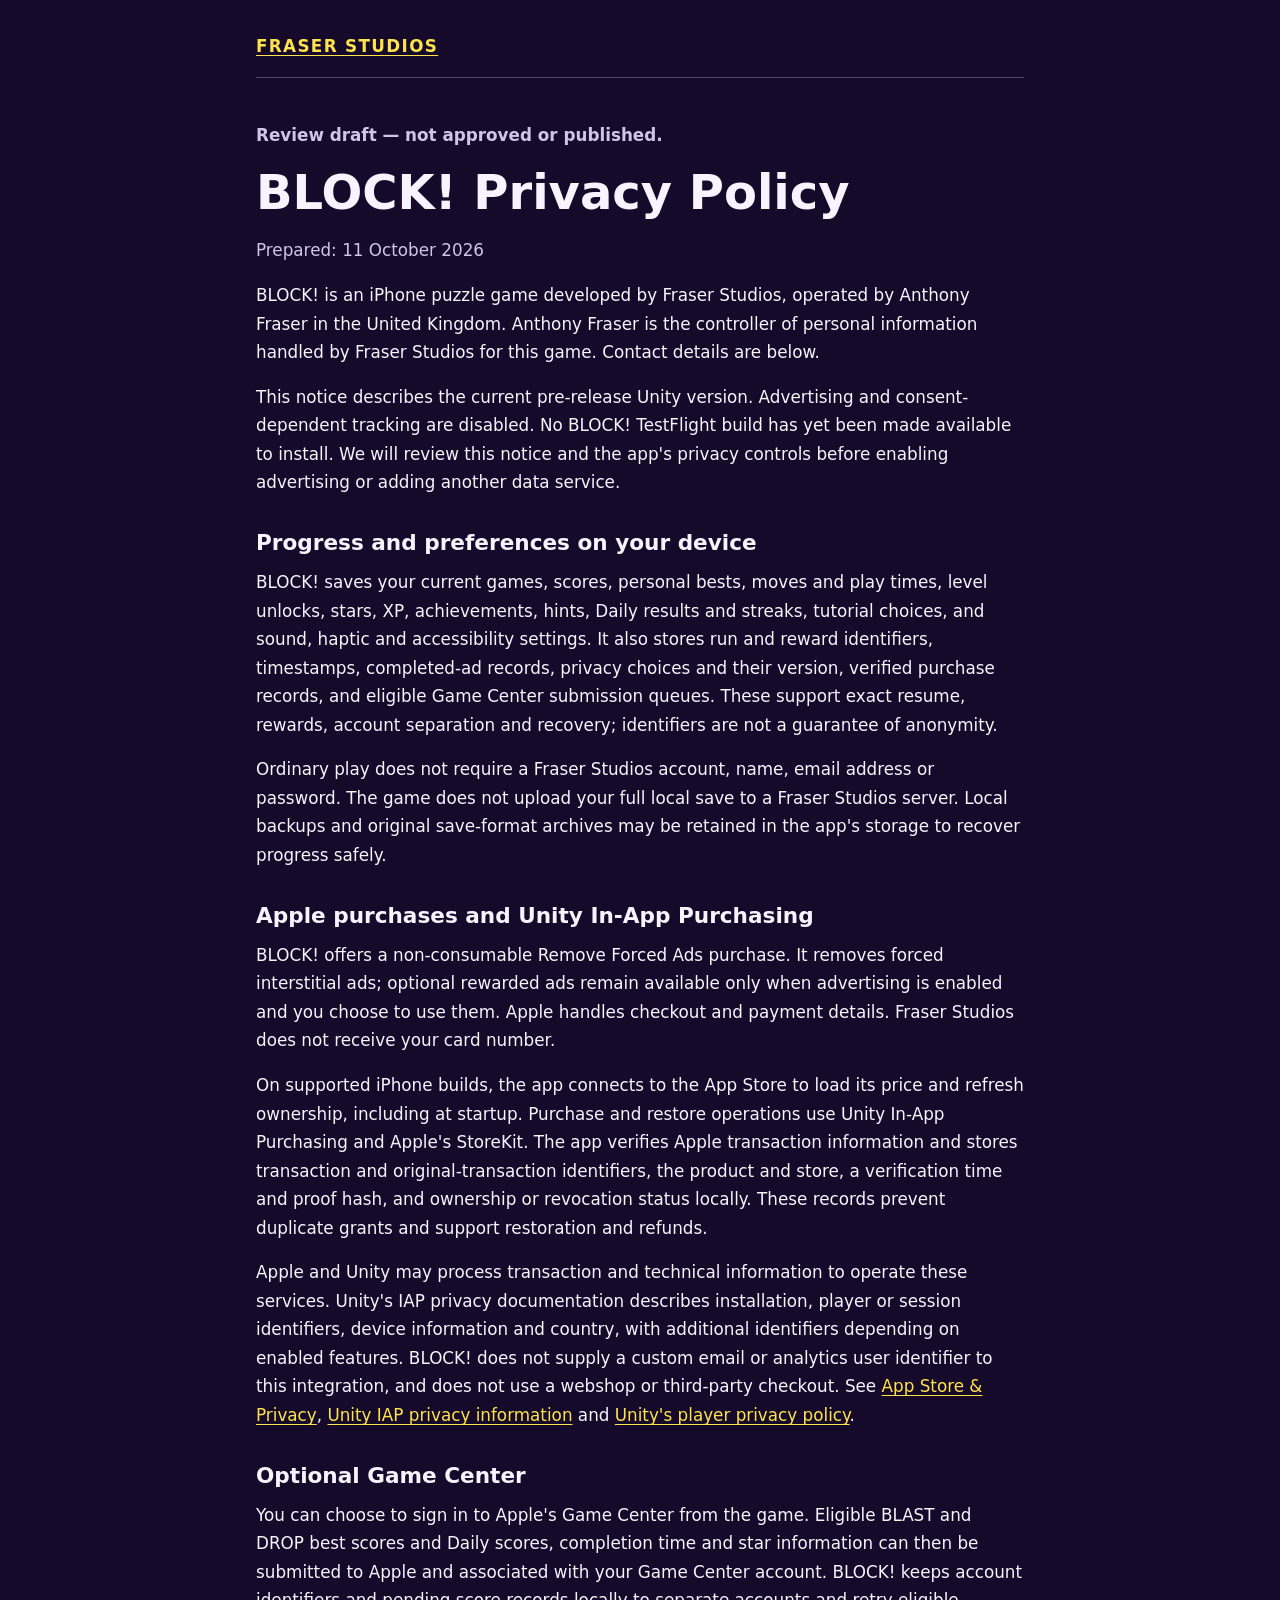
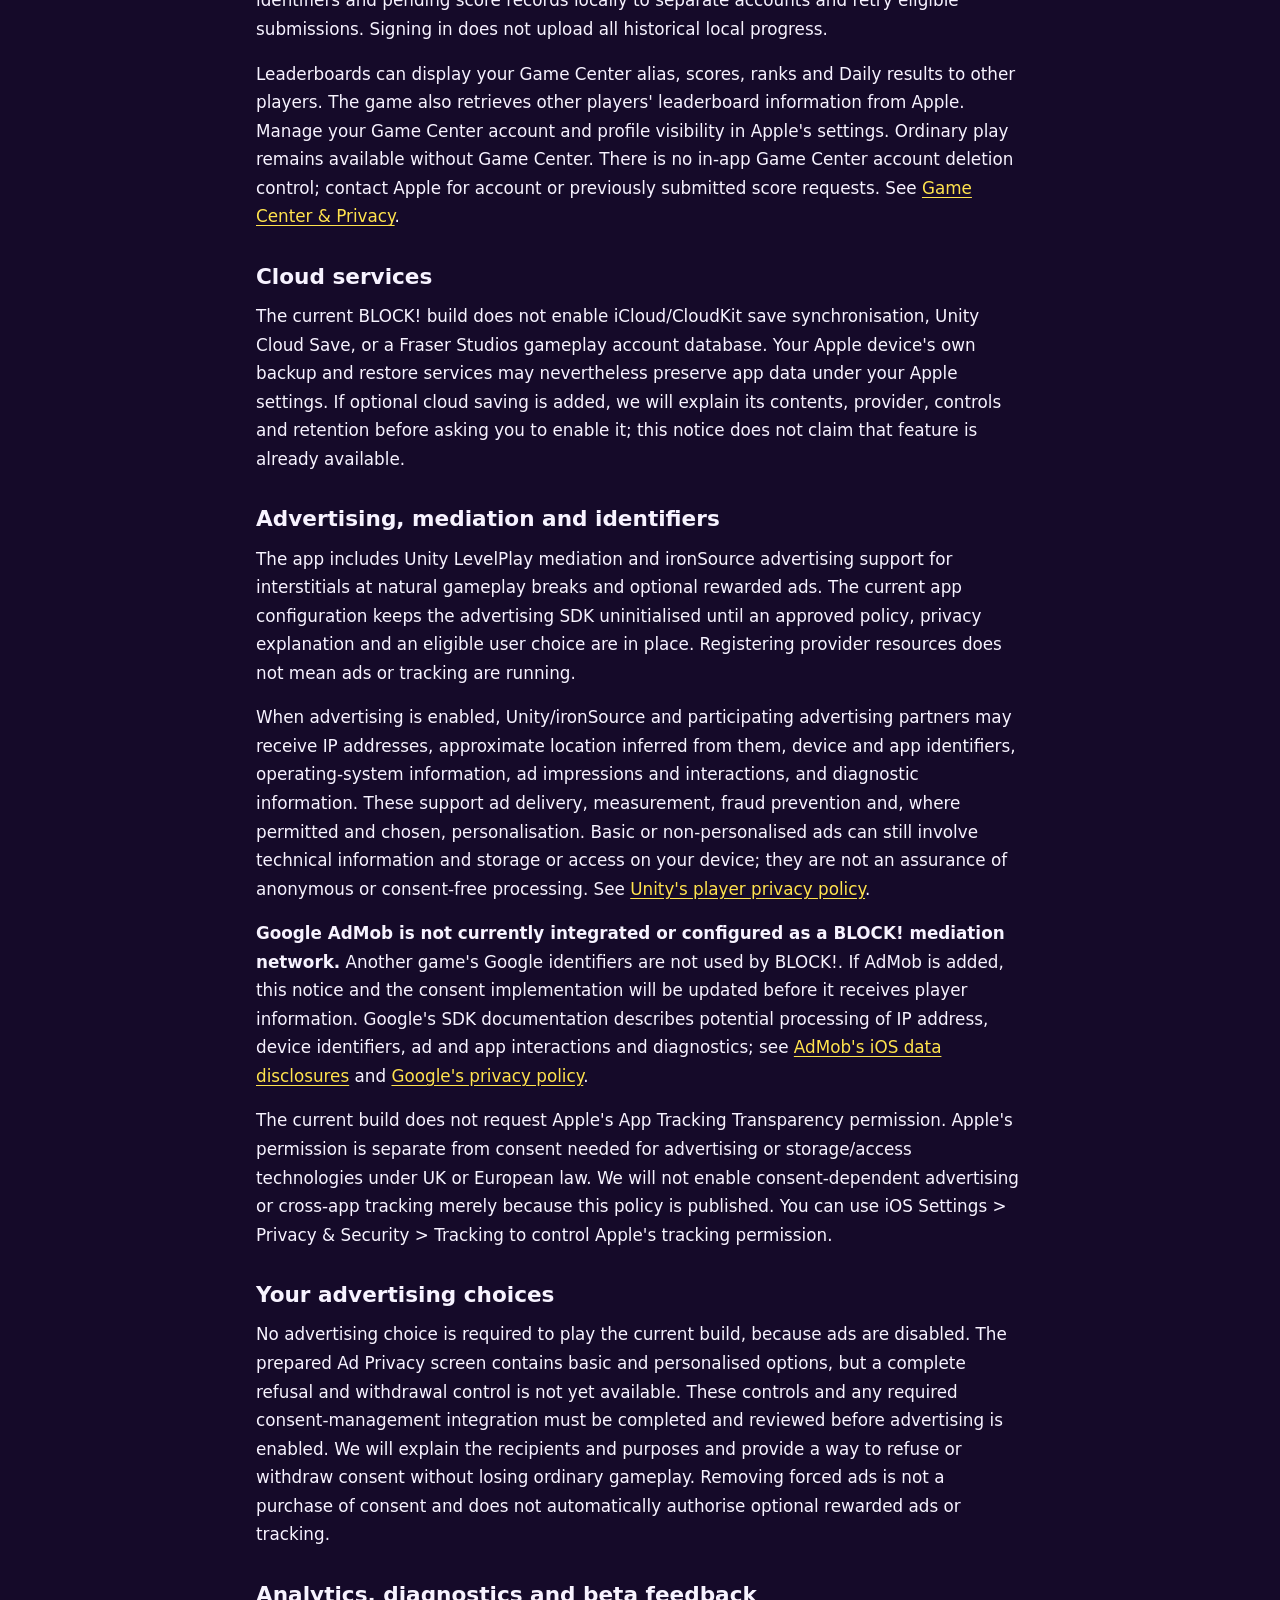
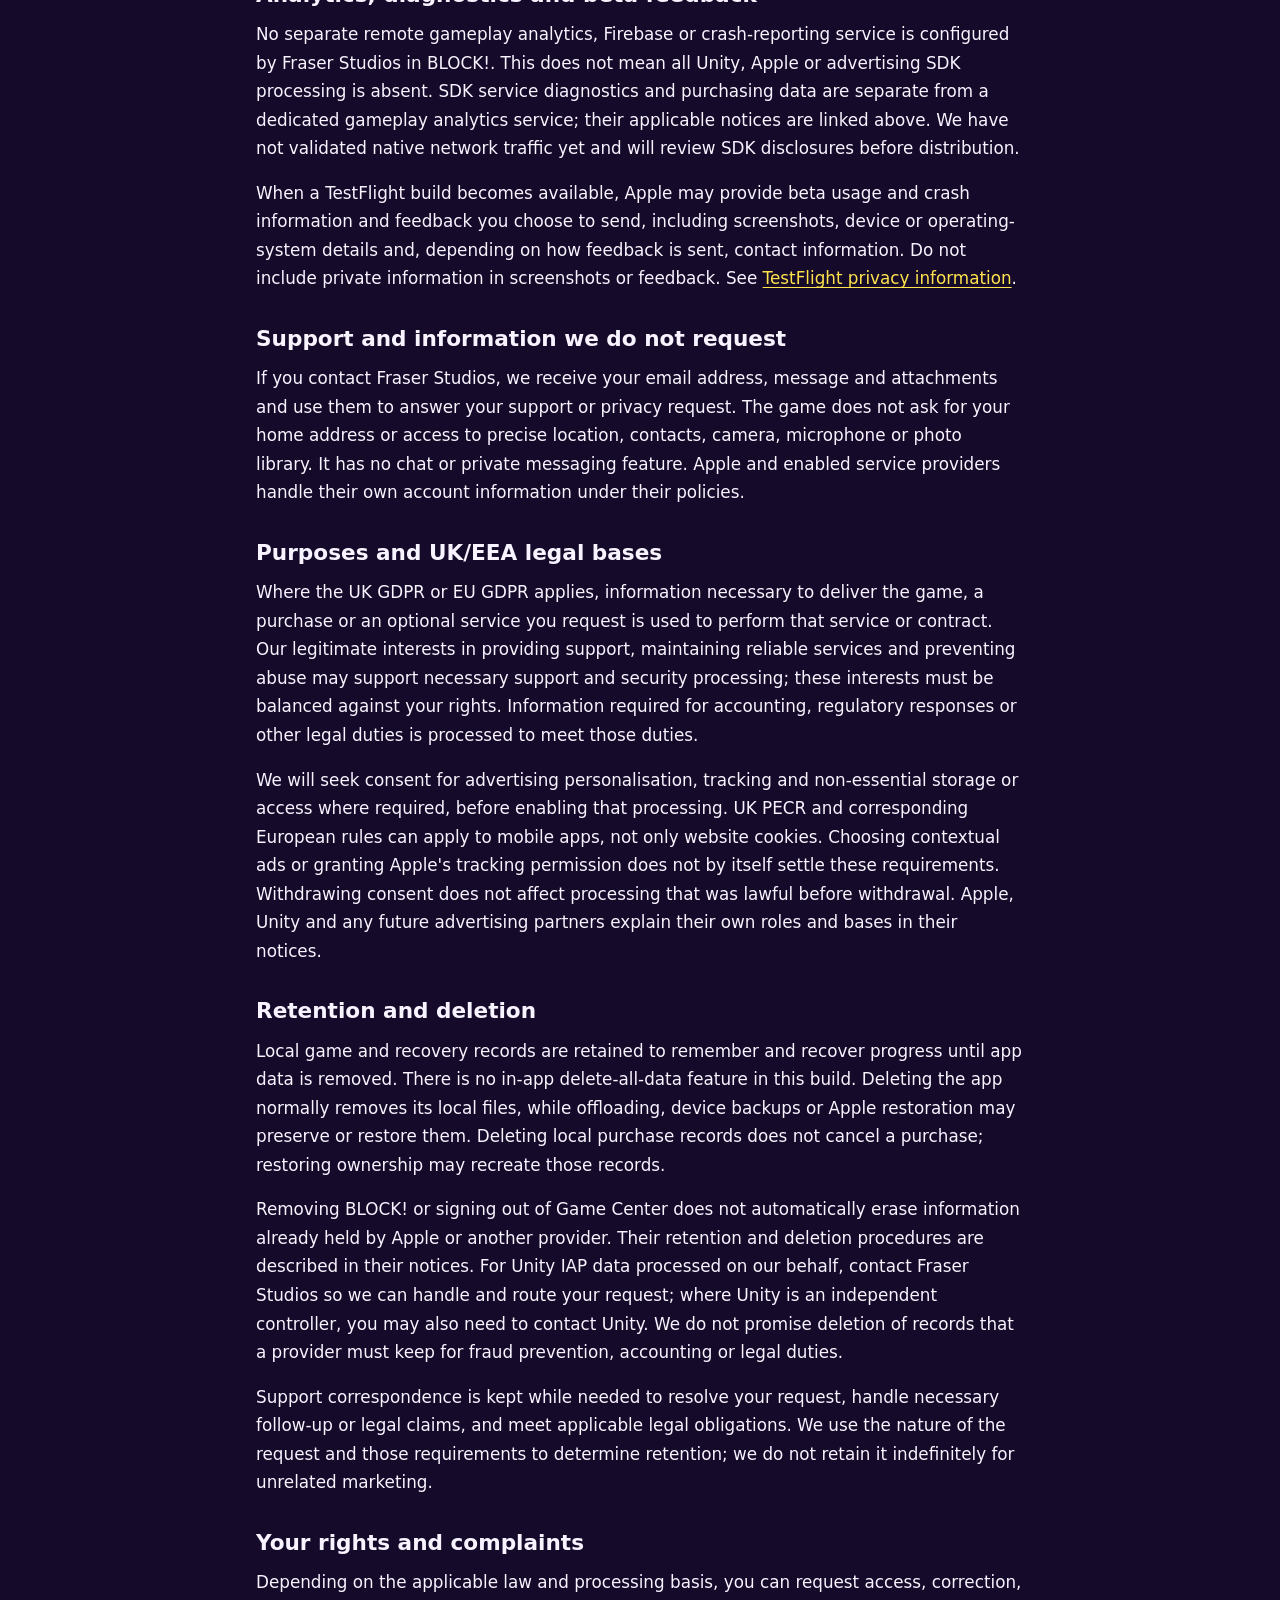
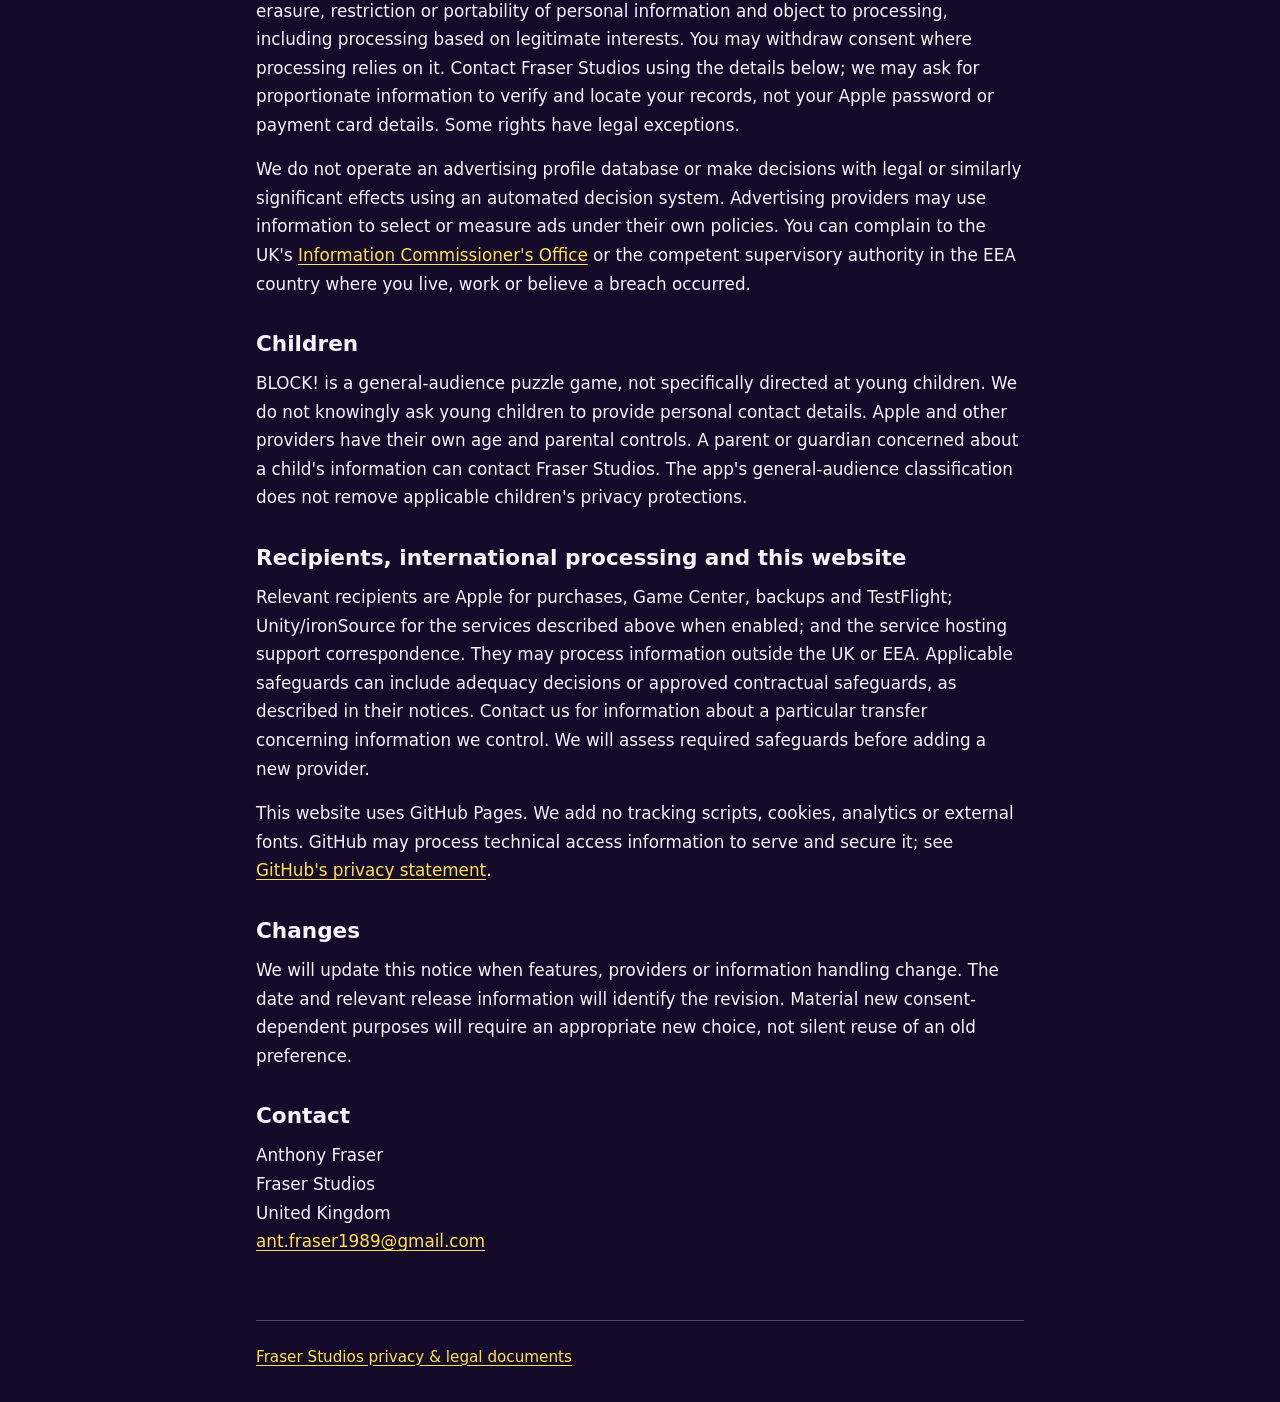
==== block/privacy.html @ 5f85230e "legal: prepare unpublished BLOCK privacy notice for owner review" ====
<!doctype html>
<html lang="en-GB">
<head>
<meta charset="utf-8">
<meta name="viewport" content="width=device-width, initial-scale=1">
<meta name="description" content="BLOCK! privacy information: local progress, Apple purchases and Game Center, advertising choices and data rights.">
<title>BLOCK! Privacy Policy — Fraser Studios</title>
<link rel="stylesheet" href="../styles.css">
</head>
<body>
<a class="skip" href="#main">Skip to content</a>
<header><a class="brand" href="../index.html">Fraser Studios</a></header>
<main id="main">
<p class="meta"><strong>Review draft — not approved or published.</strong></p>
<h1>BLOCK! Privacy Policy</h1>
<p class="meta">Prepared: <time datetime="2026-10-11">11 October 2026</time></p>
<p>BLOCK! is an iPhone puzzle game developed by Fraser Studios, operated by Anthony Fraser in the United Kingdom. Anthony Fraser is the controller of personal information handled by Fraser Studios for this game. Contact details are below.</p>
<p>This notice describes the current pre-release Unity version. Advertising and consent-dependent tracking are disabled. No BLOCK! TestFlight build has yet been made available to install. We will review this notice and the app's privacy controls before enabling advertising or adding another data service.</p>

<h2>Progress and preferences on your device</h2>
<p>BLOCK! saves your current games, scores, personal bests, moves and play times, level unlocks, stars, XP, achievements, hints, Daily results and streaks, tutorial choices, and sound, haptic and accessibility settings. It also stores run and reward identifiers, timestamps, completed-ad records, privacy choices and their version, verified purchase records, and eligible Game Center submission queues. These support exact resume, rewards, account separation and recovery; identifiers are not a guarantee of anonymity.</p>
<p>Ordinary play does not require a Fraser Studios account, name, email address or password. The game does not upload your full local save to a Fraser Studios server. Local backups and original save-format archives may be retained in the app's storage to recover progress safely.</p>

<h2>Apple purchases and Unity In-App Purchasing</h2>
<p>BLOCK! offers a non-consumable Remove Forced Ads purchase. It removes forced interstitial ads; optional rewarded ads remain available only when advertising is enabled and you choose to use them. Apple handles checkout and payment details. Fraser Studios does not receive your card number.</p>
<p>On supported iPhone builds, the app connects to the App Store to load its price and refresh ownership, including at startup. Purchase and restore operations use Unity In-App Purchasing and Apple's StoreKit. The app verifies Apple transaction information and stores transaction and original-transaction identifiers, the product and store, a verification time and proof hash, and ownership or revocation status locally. These records prevent duplicate grants and support restoration and refunds.</p>
<p>Apple and Unity may process transaction and technical information to operate these services. Unity's IAP privacy documentation describes installation, player or session identifiers, device information and country, with additional identifiers depending on enabled features. BLOCK! does not supply a custom email or analytics user identifier to this integration, and does not use a webshop or third-party checkout. See <a href="https://www.apple.com/legal/privacy/data/en/app-store/">App Store &amp; Privacy</a>, <a href="https://docs.unity.com/en-us/iap/privacy-and-consent/overview">Unity IAP privacy information</a> and <a href="https://unity.com/legal/game-player-and-app-user-privacy-policy">Unity's player privacy policy</a>.</p>

<h2>Optional Game Center</h2>
<p>You can choose to sign in to Apple's Game Center from the game. Eligible BLAST and DROP best scores and Daily scores, completion time and star information can then be submitted to Apple and associated with your Game Center account. BLOCK! keeps account identifiers and pending score records locally to separate accounts and retry eligible submissions. Signing in does not upload all historical local progress.</p>
<p>Leaderboards can display your Game Center alias, scores, ranks and Daily results to other players. The game also retrieves other players' leaderboard information from Apple. Manage your Game Center account and profile visibility in Apple's settings. Ordinary play remains available without Game Center. There is no in-app Game Center account deletion control; contact Apple for account or previously submitted score requests. See <a href="https://www.apple.com/legal/privacy/data/en/game-center/">Game Center &amp; Privacy</a>.</p>

<h2>Cloud services</h2>
<p>The current BLOCK! build does not enable iCloud/CloudKit save synchronisation, Unity Cloud Save, or a Fraser Studios gameplay account database. Your Apple device's own backup and restore services may nevertheless preserve app data under your Apple settings. If optional cloud saving is added, we will explain its contents, provider, controls and retention before asking you to enable it; this notice does not claim that feature is already available.</p>

<h2>Advertising, mediation and identifiers</h2>
<p>The app includes Unity LevelPlay mediation and ironSource advertising support for interstitials at natural gameplay breaks and optional rewarded ads. The current app configuration keeps the advertising SDK uninitialised until an approved policy, privacy explanation and an eligible user choice are in place. Registering provider resources does not mean ads or tracking are running.</p>
<p>When advertising is enabled, Unity/ironSource and participating advertising partners may receive IP addresses, approximate location inferred from them, device and app identifiers, operating-system information, ad impressions and interactions, and diagnostic information. These support ad delivery, measurement, fraud prevention and, where permitted and chosen, personalisation. Basic or non-personalised ads can still involve technical information and storage or access on your device; they are not an assurance of anonymous or consent-free processing. See <a href="https://unity.com/legal/game-player-and-app-user-privacy-policy">Unity's player privacy policy</a>.</p>
<p><strong>Google AdMob is not currently integrated or configured as a BLOCK! mediation network.</strong> Another game's Google identifiers are not used by BLOCK!. If AdMob is added, this notice and the consent implementation will be updated before it receives player information. Google's SDK documentation describes potential processing of IP address, device identifiers, ad and app interactions and diagnostics; see <a href="https://developers.google.com/admob/ios/privacy/data-disclosure">AdMob's iOS data disclosures</a> and <a href="https://policies.google.com/privacy">Google's privacy policy</a>.</p>
<p>The current build does not request Apple's App Tracking Transparency permission. Apple's permission is separate from consent needed for advertising or storage/access technologies under UK or European law. We will not enable consent-dependent advertising or cross-app tracking merely because this policy is published. You can use iOS Settings &gt; Privacy &amp; Security &gt; Tracking to control Apple's tracking permission.</p>

<h2>Your advertising choices</h2>
<p>No advertising choice is required to play the current build, because ads are disabled. The prepared Ad Privacy screen contains basic and personalised options, but a complete refusal and withdrawal control is not yet available. These controls and any required consent-management integration must be completed and reviewed before advertising is enabled. We will explain the recipients and purposes and provide a way to refuse or withdraw consent without losing ordinary gameplay. Removing forced ads is not a purchase of consent and does not automatically authorise optional rewarded ads or tracking.</p>

<h2>Analytics, diagnostics and beta feedback</h2>
<p>No separate remote gameplay analytics, Firebase or crash-reporting service is configured by Fraser Studios in BLOCK!. This does not mean all Unity, Apple or advertising SDK processing is absent. SDK service diagnostics and purchasing data are separate from a dedicated gameplay analytics service; their applicable notices are linked above. We have not validated native network traffic yet and will review SDK disclosures before distribution.</p>
<p>When a TestFlight build becomes available, Apple may provide beta usage and crash information and feedback you choose to send, including screenshots, device or operating-system details and, depending on how feedback is sent, contact information. Do not include private information in screenshots or feedback. See <a href="https://testflight.apple.com/#privacy-data">TestFlight privacy information</a>.</p>

<h2>Support and information we do not request</h2>
<p>If you contact Fraser Studios, we receive your email address, message and attachments and use them to answer your support or privacy request. The game does not ask for your home address or access to precise location, contacts, camera, microphone or photo library. It has no chat or private messaging feature. Apple and enabled service providers handle their own account information under their policies.</p>

<h2>Purposes and UK/EEA legal bases</h2>
<p>Where the UK GDPR or EU GDPR applies, information necessary to deliver the game, a purchase or an optional service you request is used to perform that service or contract. Our legitimate interests in providing support, maintaining reliable services and preventing abuse may support necessary support and security processing; these interests must be balanced against your rights. Information required for accounting, regulatory responses or other legal duties is processed to meet those duties.</p>
<p>We will seek consent for advertising personalisation, tracking and non-essential storage or access where required, before enabling that processing. UK PECR and corresponding European rules can apply to mobile apps, not only website cookies. Choosing contextual ads or granting Apple's tracking permission does not by itself settle these requirements. Withdrawing consent does not affect processing that was lawful before withdrawal. Apple, Unity and any future advertising partners explain their own roles and bases in their notices.</p>

<h2>Retention and deletion</h2>
<p>Local game and recovery records are retained to remember and recover progress until app data is removed. There is no in-app delete-all-data feature in this build. Deleting the app normally removes its local files, while offloading, device backups or Apple restoration may preserve or restore them. Deleting local purchase records does not cancel a purchase; restoring ownership may recreate those records.</p>
<p>Removing BLOCK! or signing out of Game Center does not automatically erase information already held by Apple or another provider. Their retention and deletion procedures are described in their notices. For Unity IAP data processed on our behalf, contact Fraser Studios so we can handle and route your request; where Unity is an independent controller, you may also need to contact Unity. We do not promise deletion of records that a provider must keep for fraud prevention, accounting or legal duties.</p>
<p>Support correspondence is kept while needed to resolve your request, handle necessary follow-up or legal claims, and meet applicable legal obligations. We use the nature of the request and those requirements to determine retention; we do not retain it indefinitely for unrelated marketing.</p>

<h2>Your rights and complaints</h2>
<p>Depending on the applicable law and processing basis, you can request access, correction, erasure, restriction or portability of personal information and object to processing, including processing based on legitimate interests. You may withdraw consent where processing relies on it. Contact Fraser Studios using the details below; we may ask for proportionate information to verify and locate your records, not your Apple password or payment card details. Some rights have legal exceptions.</p>
<p>We do not operate an advertising profile database or make decisions with legal or similarly significant effects using an automated decision system. Advertising providers may use information to select or measure ads under their own policies. You can complain to the UK's <a href="https://ico.org.uk/make-a-complaint/">Information Commissioner's Office</a> or the competent supervisory authority in the EEA country where you live, work or believe a breach occurred.</p>

<h2>Children</h2>
<p>BLOCK! is a general-audience puzzle game, not specifically directed at young children. We do not knowingly ask young children to provide personal contact details. Apple and other providers have their own age and parental controls. A parent or guardian concerned about a child's information can contact Fraser Studios. The app's general-audience classification does not remove applicable children's privacy protections.</p>

<h2>Recipients, international processing and this website</h2>
<p>Relevant recipients are Apple for purchases, Game Center, backups and TestFlight; Unity/ironSource for the services described above when enabled; and the service hosting support correspondence. They may process information outside the UK or EEA. Applicable safeguards can include adequacy decisions or approved contractual safeguards, as described in their notices. Contact us for information about a particular transfer concerning information we control. We will assess required safeguards before adding a new provider.</p>
<p>This website uses GitHub Pages. We add no tracking scripts, cookies, analytics or external fonts. GitHub may process technical access information to serve and secure it; see <a href="https://docs.github.com/en/site-policy/privacy-policies/github-general-privacy-statement">GitHub's privacy statement</a>.</p>

<h2>Changes</h2>
<p>We will update this notice when features, providers or information handling change. The date and relevant release information will identify the revision. Material new consent-dependent purposes will require an appropriate new choice, not silent reuse of an old preference.</p>

<h2>Contact</h2>
<p>Anthony Fraser<br>Fraser Studios<br>United Kingdom<br><a href="mailto:ant.fraser1989@gmail.com">ant.fraser1989@gmail.com</a></p>
</main>
<footer><a href="../index.html">Fraser Studios privacy &amp; legal documents</a></footer>
</body>
</html>
---- styles.css ----
:root{color-scheme:dark;--bg:#150a29;--panel:#21133a;--text:#f7f3ff;--muted:#d1c4e4;--accent:#ffe34d}*{box-sizing:border-box}body{margin:0;background:var(--bg);color:var(--text);font-family:system-ui,-apple-system,BlinkMacSystemFont,"Segoe UI",sans-serif;font-size:1.05rem;line-height:1.7}header,main,footer{width:min(100% - 2.5rem,48rem);margin:auto}header{padding:2rem 0 1rem;border-bottom:1px solid #58406f}.brand{font-weight:800;letter-spacing:.08em;text-transform:uppercase;color:var(--accent)}main{padding:2rem 0 3rem}h1{font-size:clamp(2rem,7vw,3rem);line-height:1.15;margin:.5rem 0 1rem}h2{font-size:1.35rem;line-height:1.3;margin:2rem 0 .6rem}p,ul{margin:.7rem 0 1rem}a{color:var(--accent);text-underline-offset:.2em;overflow-wrap:anywhere}a:focus-visible{outline:3px solid var(--accent);outline-offset:5px;border-radius:2px}.meta,footer{color:var(--muted)}footer{padding:1.5rem 0 2rem;border-top:1px solid #58406f;font-size:.95rem}.document-link{display:block;padding:1.1rem 1.3rem;margin:1.5rem 0;background:var(--panel);border:1px solid #58406f;border-radius:1rem;font-weight:700}.skip{position:absolute;top:-100px;left:1rem;background:var(--bg);padding:1rem;z-index:2}.skip:focus{top:1rem}@media(prefers-reduced-motion:reduce){*{scroll-behavior:auto}}
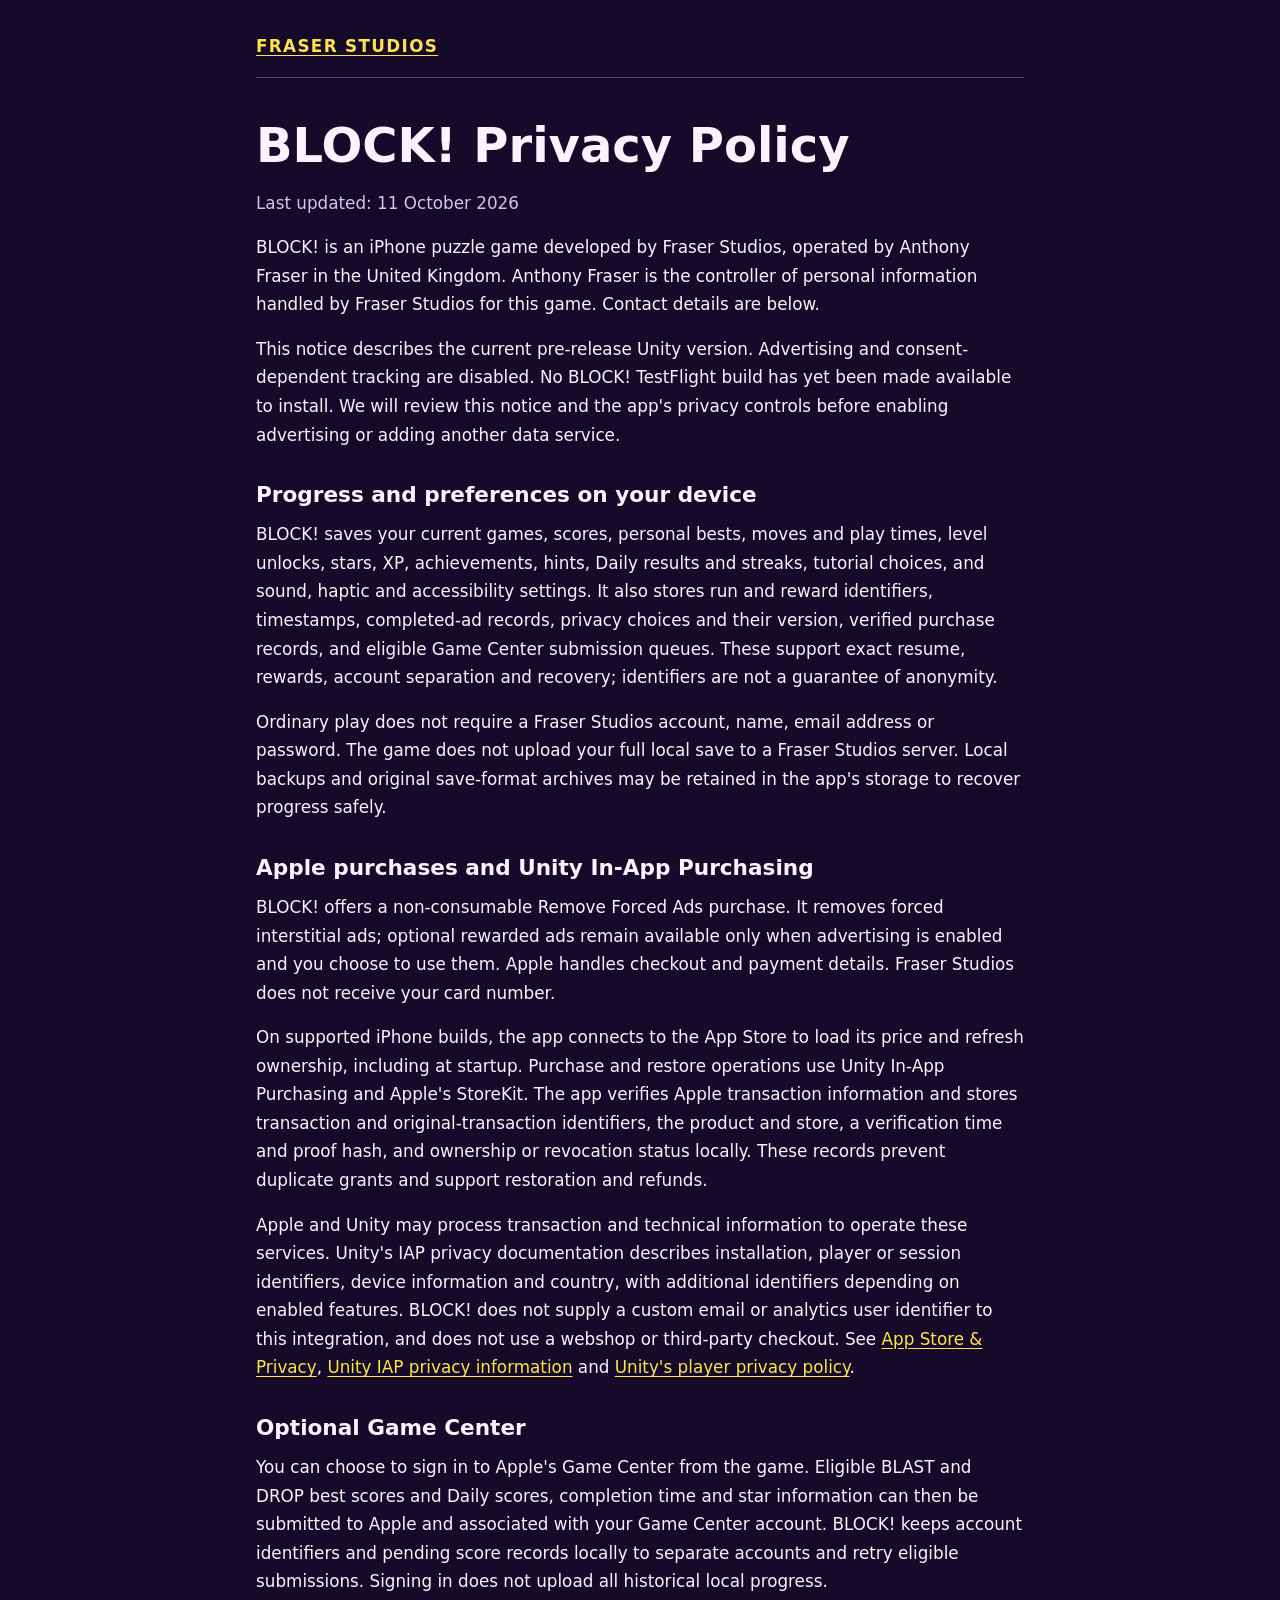
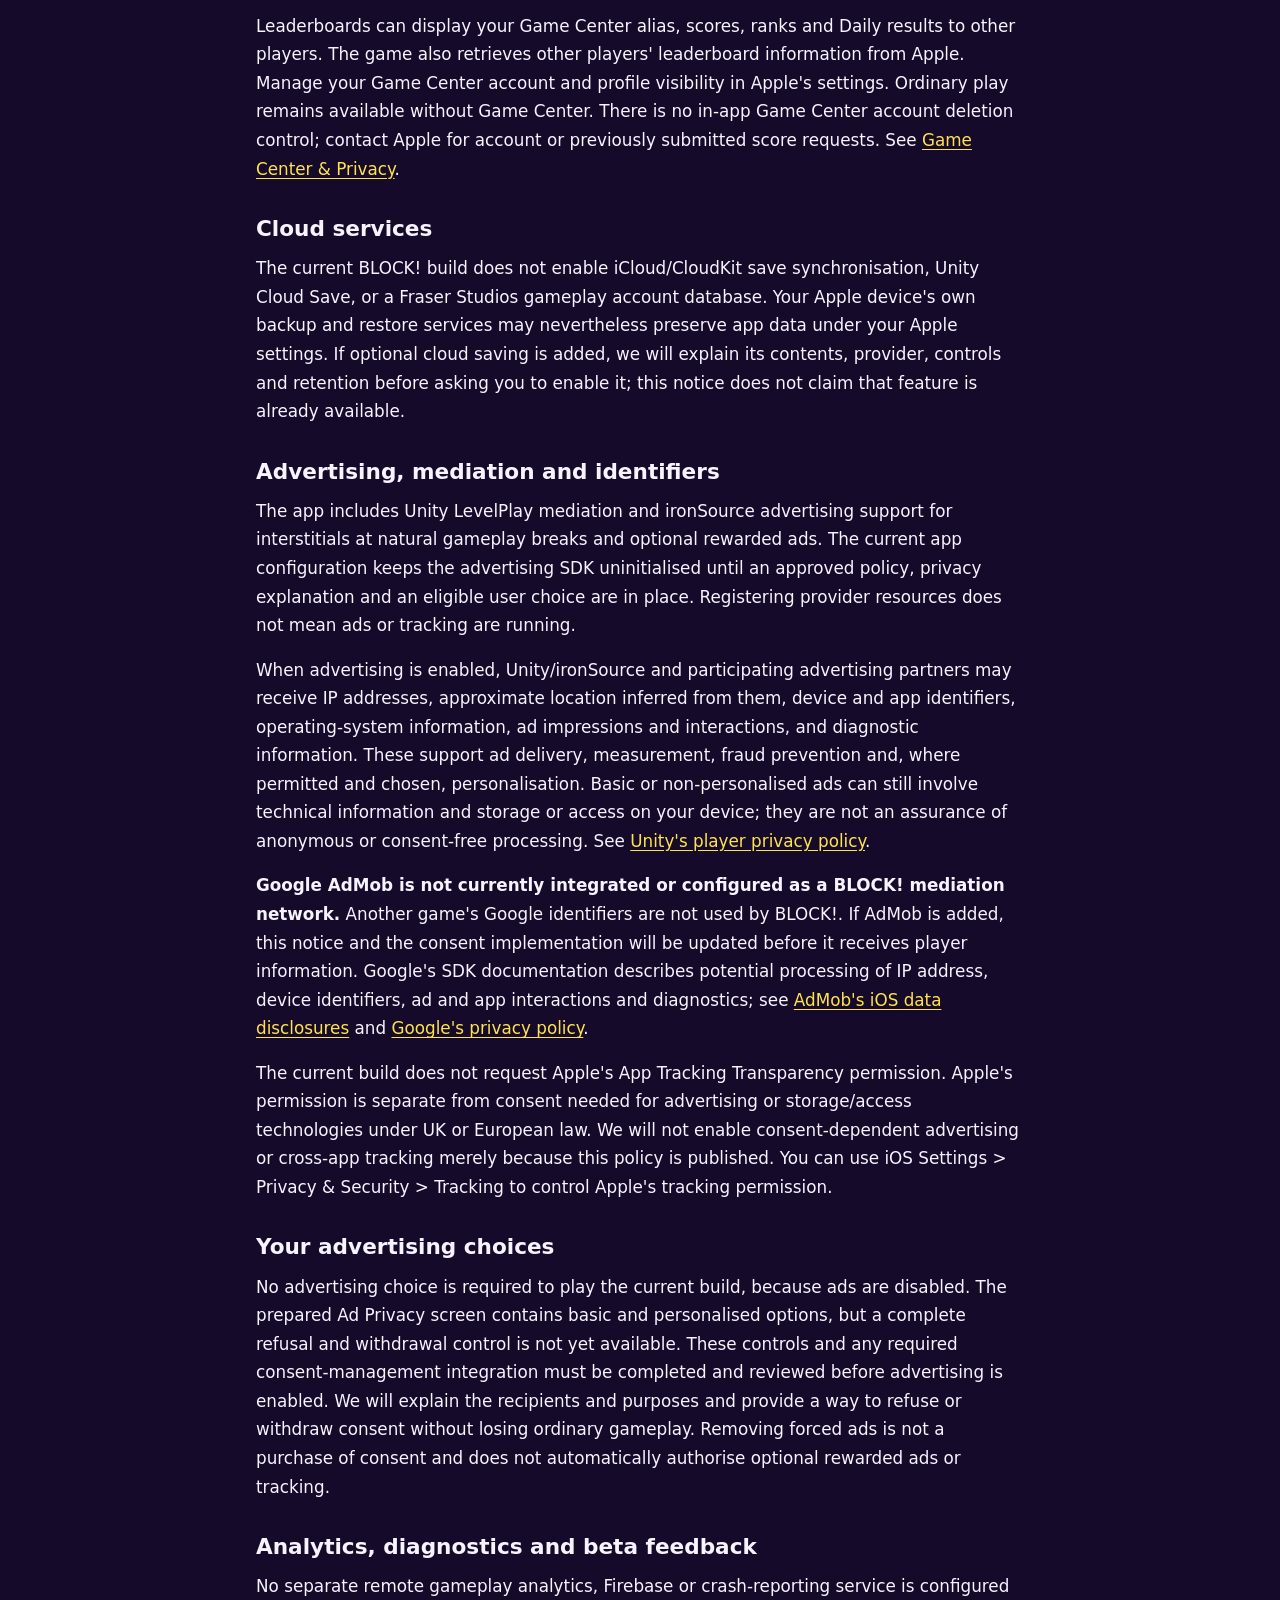
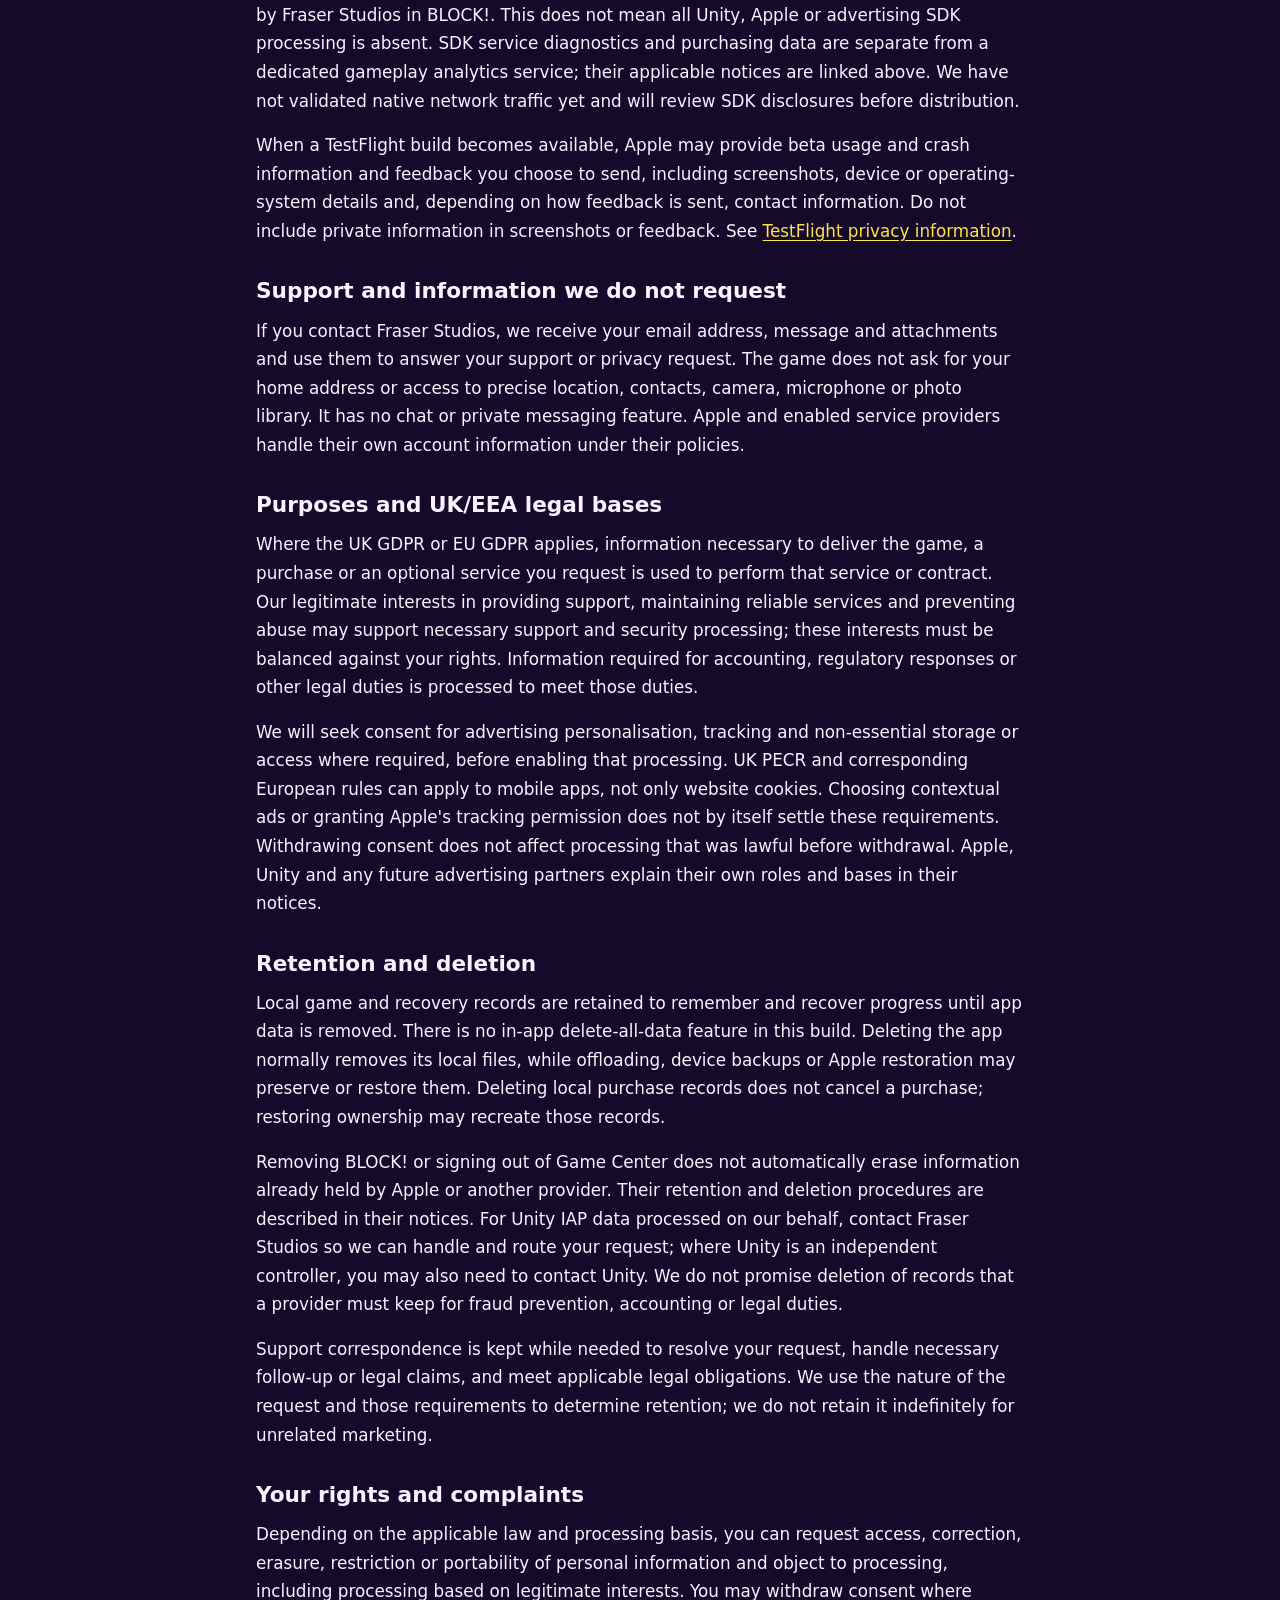
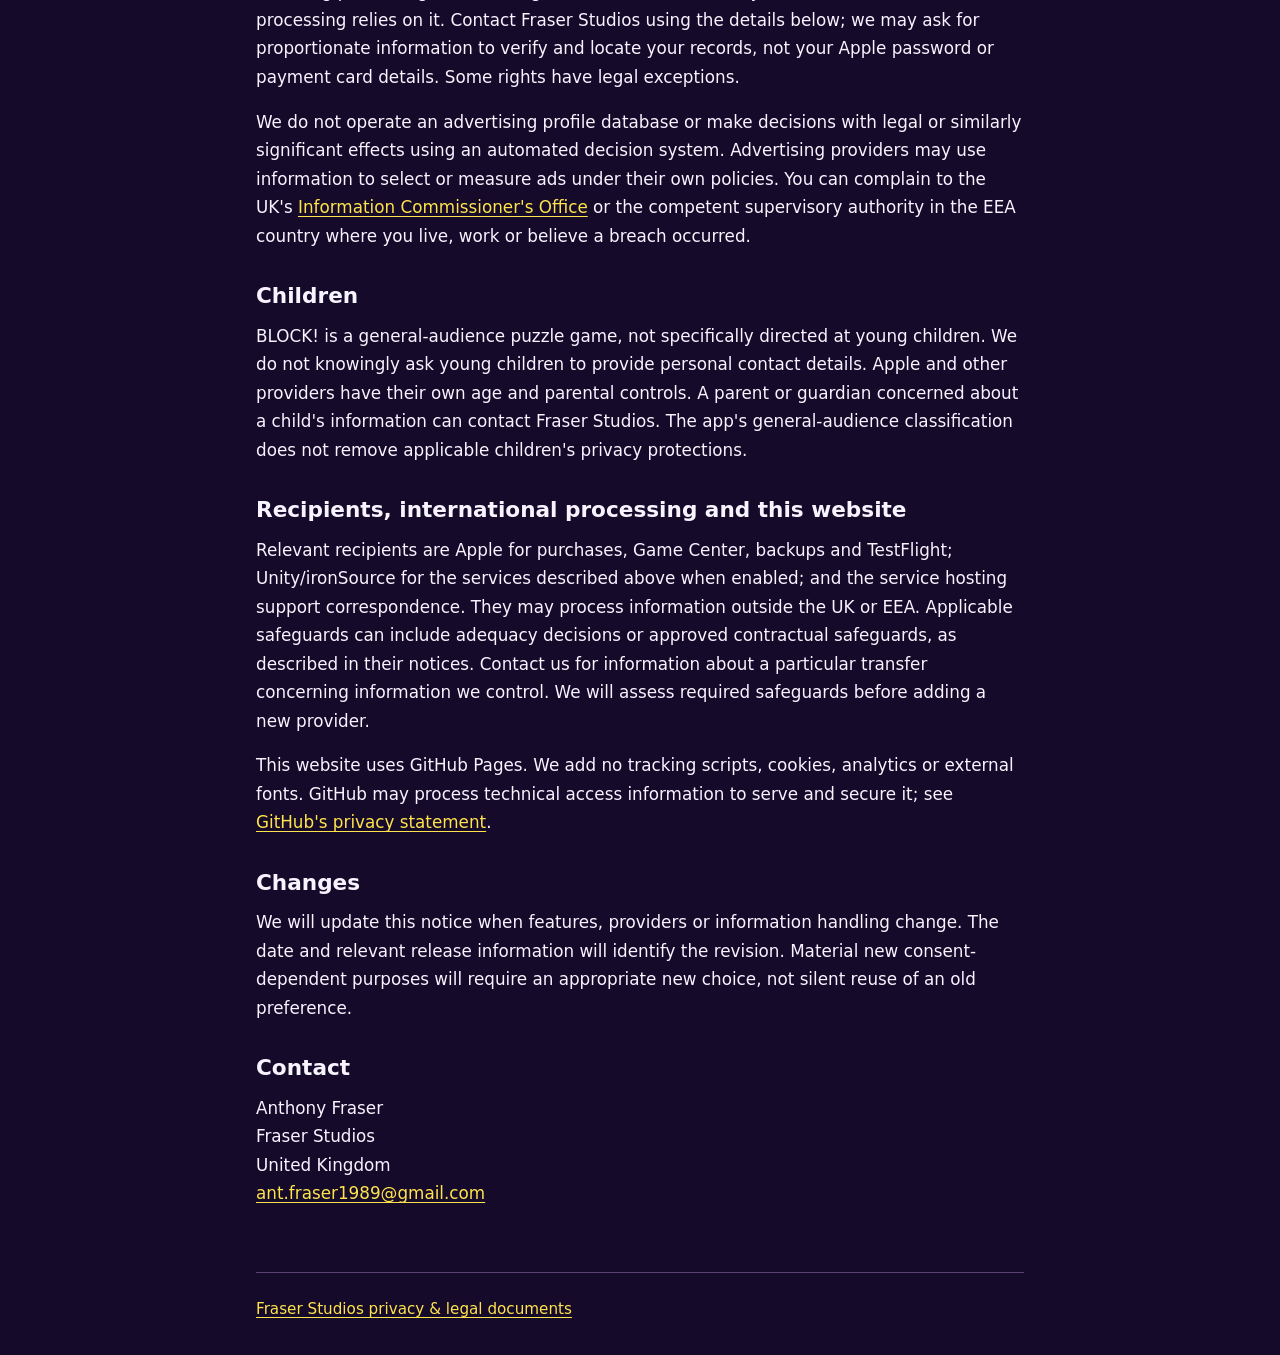
==== commit 90f0b975: "legal: publish owner-approved BLOCK pre-release privacy notice" ====
--- a/block/privacy.html
+++ b/block/privacy.html
@@ -11,9 +11,8 @@
 <a class="skip" href="#main">Skip to content</a>
 <header><a class="brand" href="../index.html">Fraser Studios</a></header>
 <main id="main">
-<p class="meta"><strong>Review draft — not approved or published.</strong></p>
 <h1>BLOCK! Privacy Policy</h1>
-<p class="meta">Prepared: <time datetime="2026-10-11">11 October 2026</time></p>
+<p class="meta">Last updated: <time datetime="2026-10-11">11 October 2026</time></p>
 <p>BLOCK! is an iPhone puzzle game developed by Fraser Studios, operated by Anthony Fraser in the United Kingdom. Anthony Fraser is the controller of personal information handled by Fraser Studios for this game. Contact details are below.</p>
 <p>This notice describes the current pre-release Unity version. Advertising and consent-dependent tracking are disabled. No BLOCK! TestFlight build has yet been made available to install. We will review this notice and the app's privacy controls before enabling advertising or adding another data service.</p>
 
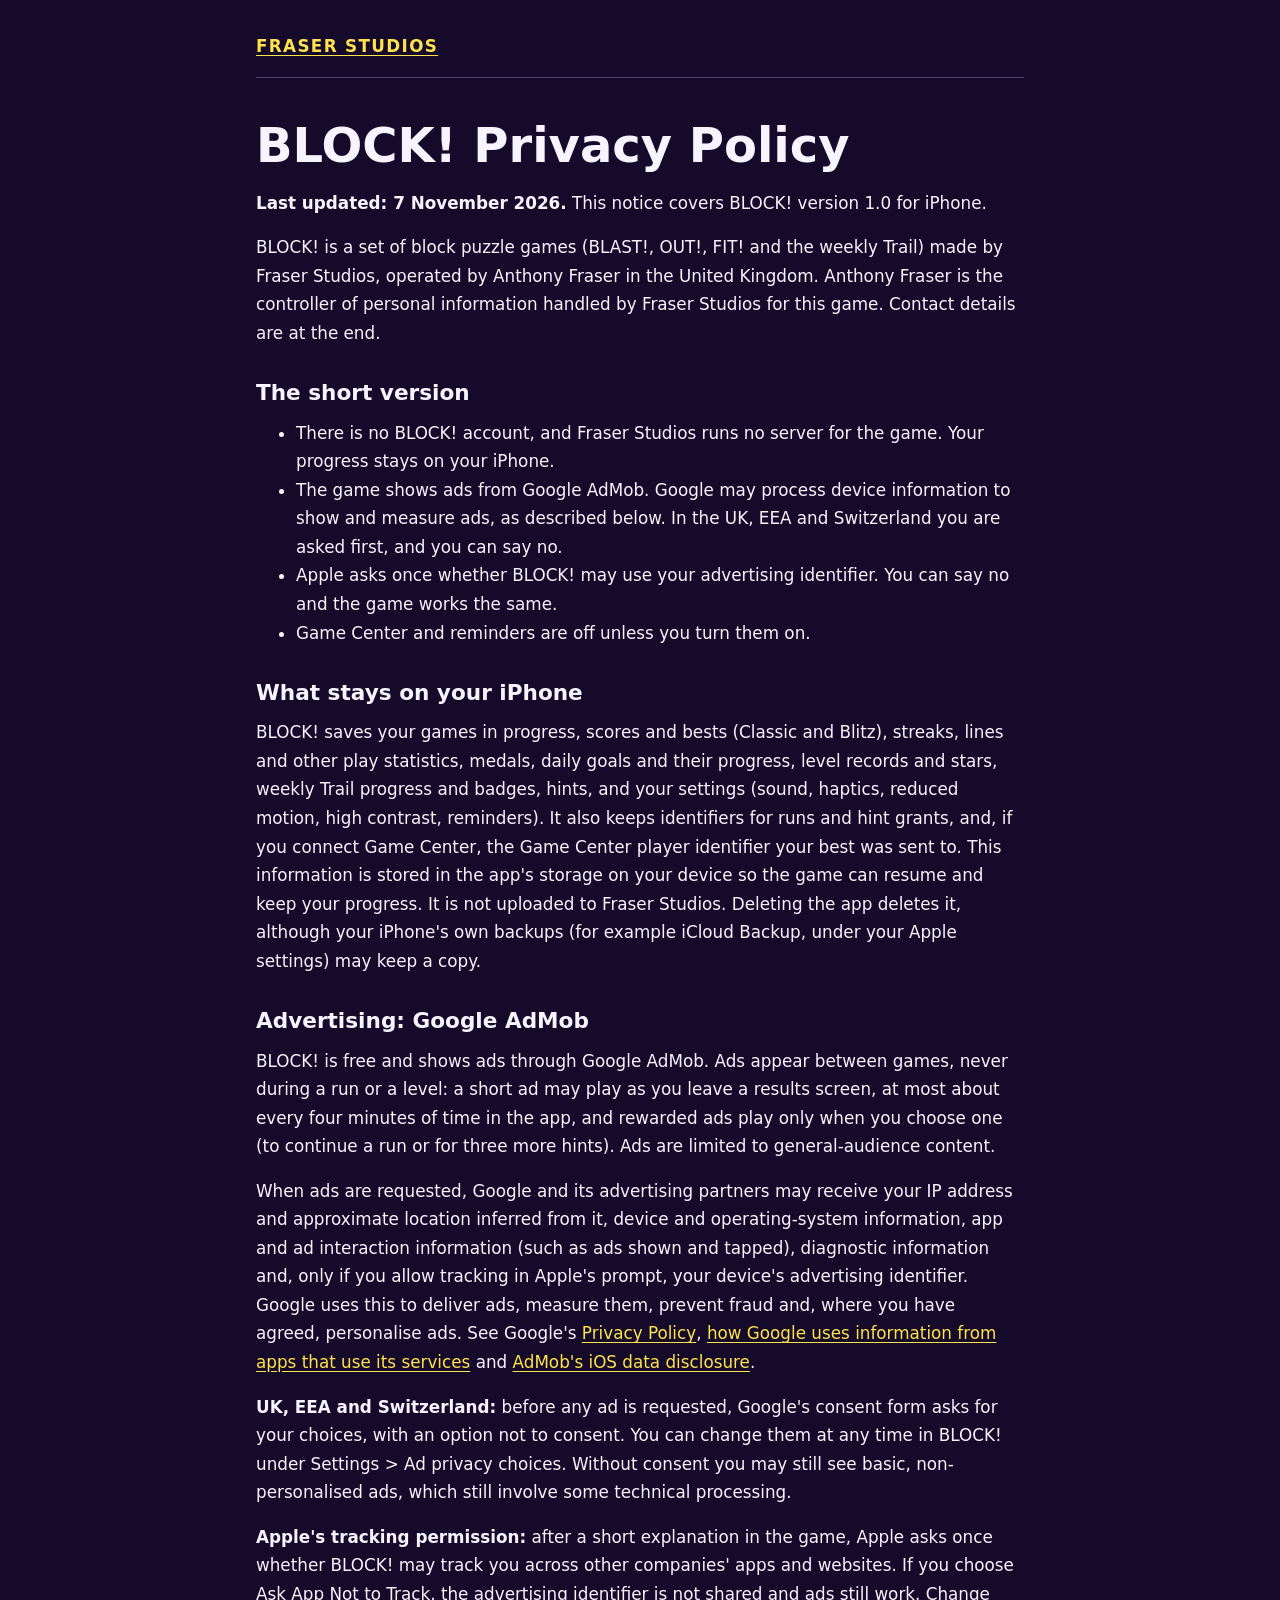
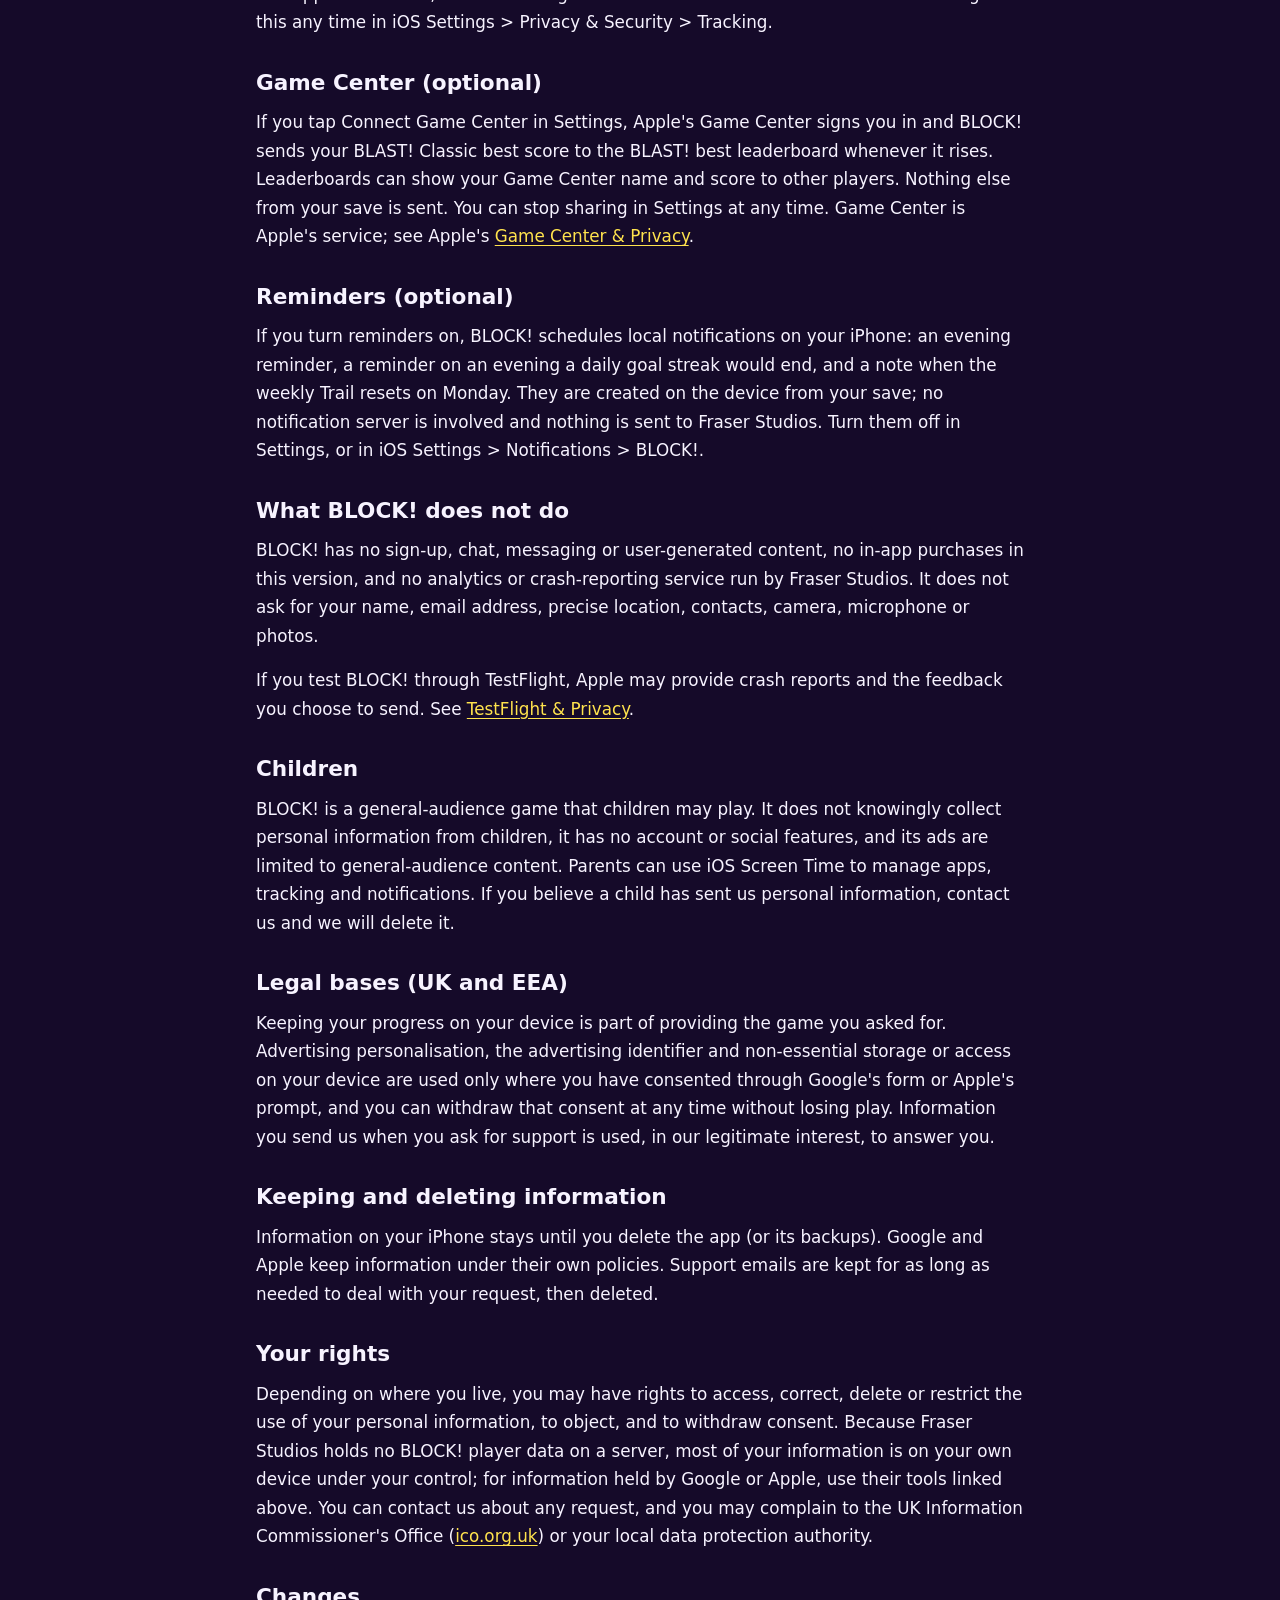
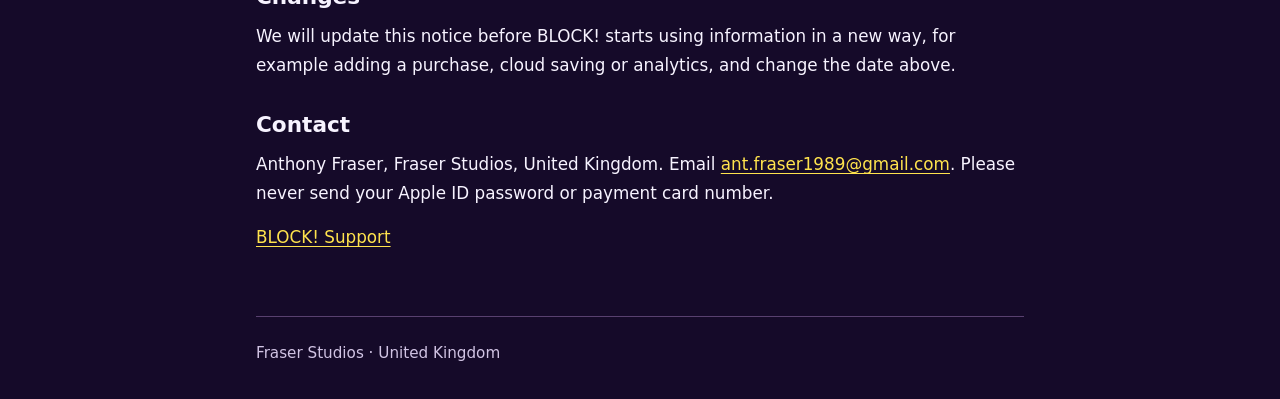
==== commit 87961c3d: "legal: BLOCK! 1.0 privacy policy and support page for the App Store release Replaces the pre-release" ====
--- a/block/privacy.html
+++ b/block/privacy.html
@@ -3,7 +3,7 @@
 <head>
 <meta charset="utf-8">
 <meta name="viewport" content="width=device-width, initial-scale=1">
-<meta name="description" content="BLOCK! privacy information: local progress, Apple purchases and Game Center, advertising choices and data rights.">
+<meta name="description" content="BLOCK! privacy policy: what the game keeps on your iPhone, what Google AdMob, Apple Game Center and local reminders involve, and your choices.">
 <title>BLOCK! Privacy Policy — Fraser Studios</title>
 <link rel="stylesheet" href="../styles.css">
 </head>
@@ -12,68 +12,55 @@
 <header><a class="brand" href="../index.html">Fraser Studios</a></header>
 <main id="main">
 <h1>BLOCK! Privacy Policy</h1>
-<p class="meta">Last updated: <time datetime="2026-10-11">11 October 2026</time></p>
-<p>BLOCK! is an iPhone puzzle game developed by Fraser Studios, operated by Anthony Fraser in the United Kingdom. Anthony Fraser is the controller of personal information handled by Fraser Studios for this game. Contact details are below.</p>
-<p>This notice describes the current pre-release Unity version. Advertising and consent-dependent tracking are disabled. No BLOCK! TestFlight build has yet been made available to install. We will review this notice and the app's privacy controls before enabling advertising or adding another data service.</p>
+<p><strong>Last updated: 7 November 2026.</strong> This notice covers BLOCK! version 1.0 for iPhone.</p>
+<p>BLOCK! is a set of block puzzle games (BLAST!, OUT!, FIT! and the weekly Trail) made by Fraser Studios, operated by Anthony Fraser in the United Kingdom. Anthony Fraser is the controller of personal information handled by Fraser Studios for this game. Contact details are at the end.</p>
 
-<h2>Progress and preferences on your device</h2>
-<p>BLOCK! saves your current games, scores, personal bests, moves and play times, level unlocks, stars, XP, achievements, hints, Daily results and streaks, tutorial choices, and sound, haptic and accessibility settings. It also stores run and reward identifiers, timestamps, completed-ad records, privacy choices and their version, verified purchase records, and eligible Game Center submission queues. These support exact resume, rewards, account separation and recovery; identifiers are not a guarantee of anonymity.</p>
-<p>Ordinary play does not require a Fraser Studios account, name, email address or password. The game does not upload your full local save to a Fraser Studios server. Local backups and original save-format archives may be retained in the app's storage to recover progress safely.</p>
+<h2>The short version</h2>
+<ul>
+<li>There is no BLOCK! account, and Fraser Studios runs no server for the game. Your progress stays on your iPhone.</li>
+<li>The game shows ads from Google AdMob. Google may process device information to show and measure ads, as described below. In the UK, EEA and Switzerland you are asked first, and you can say no.</li>
+<li>Apple asks once whether BLOCK! may use your advertising identifier. You can say no and the game works the same.</li>
+<li>Game Center and reminders are off unless you turn them on.</li>
+</ul>
 
-<h2>Apple purchases and Unity In-App Purchasing</h2>
-<p>BLOCK! offers a non-consumable Remove Forced Ads purchase. It removes forced interstitial ads; optional rewarded ads remain available only when advertising is enabled and you choose to use them. Apple handles checkout and payment details. Fraser Studios does not receive your card number.</p>
-<p>On supported iPhone builds, the app connects to the App Store to load its price and refresh ownership, including at startup. Purchase and restore operations use Unity In-App Purchasing and Apple's StoreKit. The app verifies Apple transaction information and stores transaction and original-transaction identifiers, the product and store, a verification time and proof hash, and ownership or revocation status locally. These records prevent duplicate grants and support restoration and refunds.</p>
-<p>Apple and Unity may process transaction and technical information to operate these services. Unity's IAP privacy documentation describes installation, player or session identifiers, device information and country, with additional identifiers depending on enabled features. BLOCK! does not supply a custom email or analytics user identifier to this integration, and does not use a webshop or third-party checkout. See <a href="https://www.apple.com/legal/privacy/data/en/app-store/">App Store &amp; Privacy</a>, <a href="https://docs.unity.com/en-us/iap/privacy-and-consent/overview">Unity IAP privacy information</a> and <a href="https://unity.com/legal/game-player-and-app-user-privacy-policy">Unity's player privacy policy</a>.</p>
+<h2>What stays on your iPhone</h2>
+<p>BLOCK! saves your games in progress, scores and bests (Classic and Blitz), streaks, lines and other play statistics, medals, daily goals and their progress, level records and stars, weekly Trail progress and badges, hints, and your settings (sound, haptics, reduced motion, high contrast, reminders). It also keeps identifiers for runs and hint grants, and, if you connect Game Center, the Game Center player identifier your best was sent to. This information is stored in the app's storage on your device so the game can resume and keep your progress. It is not uploaded to Fraser Studios. Deleting the app deletes it, although your iPhone's own backups (for example iCloud Backup, under your Apple settings) may keep a copy.</p>
 
-<h2>Optional Game Center</h2>
-<p>You can choose to sign in to Apple's Game Center from the game. Eligible BLAST and DROP best scores and Daily scores, completion time and star information can then be submitted to Apple and associated with your Game Center account. BLOCK! keeps account identifiers and pending score records locally to separate accounts and retry eligible submissions. Signing in does not upload all historical local progress.</p>
-<p>Leaderboards can display your Game Center alias, scores, ranks and Daily results to other players. The game also retrieves other players' leaderboard information from Apple. Manage your Game Center account and profile visibility in Apple's settings. Ordinary play remains available without Game Center. There is no in-app Game Center account deletion control; contact Apple for account or previously submitted score requests. See <a href="https://www.apple.com/legal/privacy/data/en/game-center/">Game Center &amp; Privacy</a>.</p>
+<h2>Advertising: Google AdMob</h2>
+<p>BLOCK! is free and shows ads through Google AdMob. Ads appear between games, never during a run or a level: a short ad may play as you leave a results screen, at most about every four minutes of time in the app, and rewarded ads play only when you choose one (to continue a run or for three more hints). Ads are limited to general-audience content.</p>
+<p>When ads are requested, Google and its advertising partners may receive your IP address and approximate location inferred from it, device and operating-system information, app and ad interaction information (such as ads shown and tapped), diagnostic information and, only if you allow tracking in Apple's prompt, your device's advertising identifier. Google uses this to deliver ads, measure them, prevent fraud and, where you have agreed, personalise ads. See Google's <a href="https://policies.google.com/privacy">Privacy Policy</a>, <a href="https://policies.google.com/technologies/partner-sites">how Google uses information from apps that use its services</a> and <a href="https://developers.google.com/admob/ios/privacy/data-disclosure">AdMob's iOS data disclosure</a>.</p>
+<p><strong>UK, EEA and Switzerland:</strong> before any ad is requested, Google's consent form asks for your choices, with an option not to consent. You can change them at any time in BLOCK! under Settings &gt; Ad privacy choices. Without consent you may still see basic, non-personalised ads, which still involve some technical processing.</p>
+<p><strong>Apple's tracking permission:</strong> after a short explanation in the game, Apple asks once whether BLOCK! may track you across other companies' apps and websites. If you choose Ask App Not to Track, the advertising identifier is not shared and ads still work. Change this any time in iOS Settings &gt; Privacy &amp; Security &gt; Tracking.</p>
 
-<h2>Cloud services</h2>
-<p>The current BLOCK! build does not enable iCloud/CloudKit save synchronisation, Unity Cloud Save, or a Fraser Studios gameplay account database. Your Apple device's own backup and restore services may nevertheless preserve app data under your Apple settings. If optional cloud saving is added, we will explain its contents, provider, controls and retention before asking you to enable it; this notice does not claim that feature is already available.</p>
+<h2>Game Center (optional)</h2>
+<p>If you tap Connect Game Center in Settings, Apple's Game Center signs you in and BLOCK! sends your BLAST! Classic best score to the BLAST! best leaderboard whenever it rises. Leaderboards can show your Game Center name and score to other players. Nothing else from your save is sent. You can stop sharing in Settings at any time. Game Center is Apple's service; see Apple's <a href="https://www.apple.com/legal/privacy/data/en/game-center/">Game Center &amp; Privacy</a>.</p>
 
-<h2>Advertising, mediation and identifiers</h2>
-<p>The app includes Unity LevelPlay mediation and ironSource advertising support for interstitials at natural gameplay breaks and optional rewarded ads. The current app configuration keeps the advertising SDK uninitialised until an approved policy, privacy explanation and an eligible user choice are in place. Registering provider resources does not mean ads or tracking are running.</p>
-<p>When advertising is enabled, Unity/ironSource and participating advertising partners may receive IP addresses, approximate location inferred from them, device and app identifiers, operating-system information, ad impressions and interactions, and diagnostic information. These support ad delivery, measurement, fraud prevention and, where permitted and chosen, personalisation. Basic or non-personalised ads can still involve technical information and storage or access on your device; they are not an assurance of anonymous or consent-free processing. See <a href="https://unity.com/legal/game-player-and-app-user-privacy-policy">Unity's player privacy policy</a>.</p>
-<p><strong>Google AdMob is not currently integrated or configured as a BLOCK! mediation network.</strong> Another game's Google identifiers are not used by BLOCK!. If AdMob is added, this notice and the consent implementation will be updated before it receives player information. Google's SDK documentation describes potential processing of IP address, device identifiers, ad and app interactions and diagnostics; see <a href="https://developers.google.com/admob/ios/privacy/data-disclosure">AdMob's iOS data disclosures</a> and <a href="https://policies.google.com/privacy">Google's privacy policy</a>.</p>
-<p>The current build does not request Apple's App Tracking Transparency permission. Apple's permission is separate from consent needed for advertising or storage/access technologies under UK or European law. We will not enable consent-dependent advertising or cross-app tracking merely because this policy is published. You can use iOS Settings &gt; Privacy &amp; Security &gt; Tracking to control Apple's tracking permission.</p>
+<h2>Reminders (optional)</h2>
+<p>If you turn reminders on, BLOCK! schedules local notifications on your iPhone: an evening reminder, a reminder on an evening a daily goal streak would end, and a note when the weekly Trail resets on Monday. They are created on the device from your save; no notification server is involved and nothing is sent to Fraser Studios. Turn them off in Settings, or in iOS Settings &gt; Notifications &gt; BLOCK!.</p>
 
-<h2>Your advertising choices</h2>
-<p>No advertising choice is required to play the current build, because ads are disabled. The prepared Ad Privacy screen contains basic and personalised options, but a complete refusal and withdrawal control is not yet available. These controls and any required consent-management integration must be completed and reviewed before advertising is enabled. We will explain the recipients and purposes and provide a way to refuse or withdraw consent without losing ordinary gameplay. Removing forced ads is not a purchase of consent and does not automatically authorise optional rewarded ads or tracking.</p>
-
-<h2>Analytics, diagnostics and beta feedback</h2>
-<p>No separate remote gameplay analytics, Firebase or crash-reporting service is configured by Fraser Studios in BLOCK!. This does not mean all Unity, Apple or advertising SDK processing is absent. SDK service diagnostics and purchasing data are separate from a dedicated gameplay analytics service; their applicable notices are linked above. We have not validated native network traffic yet and will review SDK disclosures before distribution.</p>
-<p>When a TestFlight build becomes available, Apple may provide beta usage and crash information and feedback you choose to send, including screenshots, device or operating-system details and, depending on how feedback is sent, contact information. Do not include private information in screenshots or feedback. See <a href="https://testflight.apple.com/#privacy-data">TestFlight privacy information</a>.</p>
-
-<h2>Support and information we do not request</h2>
-<p>If you contact Fraser Studios, we receive your email address, message and attachments and use them to answer your support or privacy request. The game does not ask for your home address or access to precise location, contacts, camera, microphone or photo library. It has no chat or private messaging feature. Apple and enabled service providers handle their own account information under their policies.</p>
-
-<h2>Purposes and UK/EEA legal bases</h2>
-<p>Where the UK GDPR or EU GDPR applies, information necessary to deliver the game, a purchase or an optional service you request is used to perform that service or contract. Our legitimate interests in providing support, maintaining reliable services and preventing abuse may support necessary support and security processing; these interests must be balanced against your rights. Information required for accounting, regulatory responses or other legal duties is processed to meet those duties.</p>
-<p>We will seek consent for advertising personalisation, tracking and non-essential storage or access where required, before enabling that processing. UK PECR and corresponding European rules can apply to mobile apps, not only website cookies. Choosing contextual ads or granting Apple's tracking permission does not by itself settle these requirements. Withdrawing consent does not affect processing that was lawful before withdrawal. Apple, Unity and any future advertising partners explain their own roles and bases in their notices.</p>
-
-<h2>Retention and deletion</h2>
-<p>Local game and recovery records are retained to remember and recover progress until app data is removed. There is no in-app delete-all-data feature in this build. Deleting the app normally removes its local files, while offloading, device backups or Apple restoration may preserve or restore them. Deleting local purchase records does not cancel a purchase; restoring ownership may recreate those records.</p>
-<p>Removing BLOCK! or signing out of Game Center does not automatically erase information already held by Apple or another provider. Their retention and deletion procedures are described in their notices. For Unity IAP data processed on our behalf, contact Fraser Studios so we can handle and route your request; where Unity is an independent controller, you may also need to contact Unity. We do not promise deletion of records that a provider must keep for fraud prevention, accounting or legal duties.</p>
-<p>Support correspondence is kept while needed to resolve your request, handle necessary follow-up or legal claims, and meet applicable legal obligations. We use the nature of the request and those requirements to determine retention; we do not retain it indefinitely for unrelated marketing.</p>
-
-<h2>Your rights and complaints</h2>
-<p>Depending on the applicable law and processing basis, you can request access, correction, erasure, restriction or portability of personal information and object to processing, including processing based on legitimate interests. You may withdraw consent where processing relies on it. Contact Fraser Studios using the details below; we may ask for proportionate information to verify and locate your records, not your Apple password or payment card details. Some rights have legal exceptions.</p>
-<p>We do not operate an advertising profile database or make decisions with legal or similarly significant effects using an automated decision system. Advertising providers may use information to select or measure ads under their own policies. You can complain to the UK's <a href="https://ico.org.uk/make-a-complaint/">Information Commissioner's Office</a> or the competent supervisory authority in the EEA country where you live, work or believe a breach occurred.</p>
+<h2>What BLOCK! does not do</h2>
+<p>BLOCK! has no sign-up, chat, messaging or user-generated content, no in-app purchases in this version, and no analytics or crash-reporting service run by Fraser Studios. It does not ask for your name, email address, precise location, contacts, camera, microphone or photos.</p>
+<p>If you test BLOCK! through TestFlight, Apple may provide crash reports and the feedback you choose to send. See <a href="https://www.apple.com/legal/privacy/data/en/testflight/">TestFlight &amp; Privacy</a>.</p>
 
 <h2>Children</h2>
-<p>BLOCK! is a general-audience puzzle game, not specifically directed at young children. We do not knowingly ask young children to provide personal contact details. Apple and other providers have their own age and parental controls. A parent or guardian concerned about a child's information can contact Fraser Studios. The app's general-audience classification does not remove applicable children's privacy protections.</p>
+<p>BLOCK! is a general-audience game that children may play. It does not knowingly collect personal information from children, it has no account or social features, and its ads are limited to general-audience content. Parents can use iOS Screen Time to manage apps, tracking and notifications. If you believe a child has sent us personal information, contact us and we will delete it.</p>
 
-<h2>Recipients, international processing and this website</h2>
-<p>Relevant recipients are Apple for purchases, Game Center, backups and TestFlight; Unity/ironSource for the services described above when enabled; and the service hosting support correspondence. They may process information outside the UK or EEA. Applicable safeguards can include adequacy decisions or approved contractual safeguards, as described in their notices. Contact us for information about a particular transfer concerning information we control. We will assess required safeguards before adding a new provider.</p>
-<p>This website uses GitHub Pages. We add no tracking scripts, cookies, analytics or external fonts. GitHub may process technical access information to serve and secure it; see <a href="https://docs.github.com/en/site-policy/privacy-policies/github-general-privacy-statement">GitHub's privacy statement</a>.</p>
+<h2>Legal bases (UK and EEA)</h2>
+<p>Keeping your progress on your device is part of providing the game you asked for. Advertising personalisation, the advertising identifier and non-essential storage or access on your device are used only where you have consented through Google's form or Apple's prompt, and you can withdraw that consent at any time without losing play. Information you send us when you ask for support is used, in our legitimate interest, to answer you.</p>
+
+<h2>Keeping and deleting information</h2>
+<p>Information on your iPhone stays until you delete the app (or its backups). Google and Apple keep information under their own policies. Support emails are kept for as long as needed to deal with your request, then deleted.</p>
+
+<h2>Your rights</h2>
+<p>Depending on where you live, you may have rights to access, correct, delete or restrict the use of your personal information, to object, and to withdraw consent. Because Fraser Studios holds no BLOCK! player data on a server, most of your information is on your own device under your control; for information held by Google or Apple, use their tools linked above. You can contact us about any request, and you may complain to the UK Information Commissioner's Office (<a href="https://ico.org.uk">ico.org.uk</a>) or your local data protection authority.</p>
 
 <h2>Changes</h2>
-<p>We will update this notice when features, providers or information handling change. The date and relevant release information will identify the revision. Material new consent-dependent purposes will require an appropriate new choice, not silent reuse of an old preference.</p>
+<p>We will update this notice before BLOCK! starts using information in a new way, for example adding a purchase, cloud saving or analytics, and change the date above.</p>
 
 <h2>Contact</h2>
-<p>Anthony Fraser<br>Fraser Studios<br>United Kingdom<br><a href="mailto:ant.fraser1989@gmail.com">ant.fraser1989@gmail.com</a></p>
+<p>Anthony Fraser, Fraser Studios, United Kingdom. Email <a href="mailto:ant.fraser1989@gmail.com">ant.fraser1989@gmail.com</a>. Please never send your Apple ID password or payment card number.</p>
+<p><a href="support.html">BLOCK! Support</a></p>
 </main>
-<footer><a href="../index.html">Fraser Studios privacy &amp; legal documents</a></footer>
+<footer>Fraser Studios · United Kingdom</footer>
 </body>
-</html>+</html>
